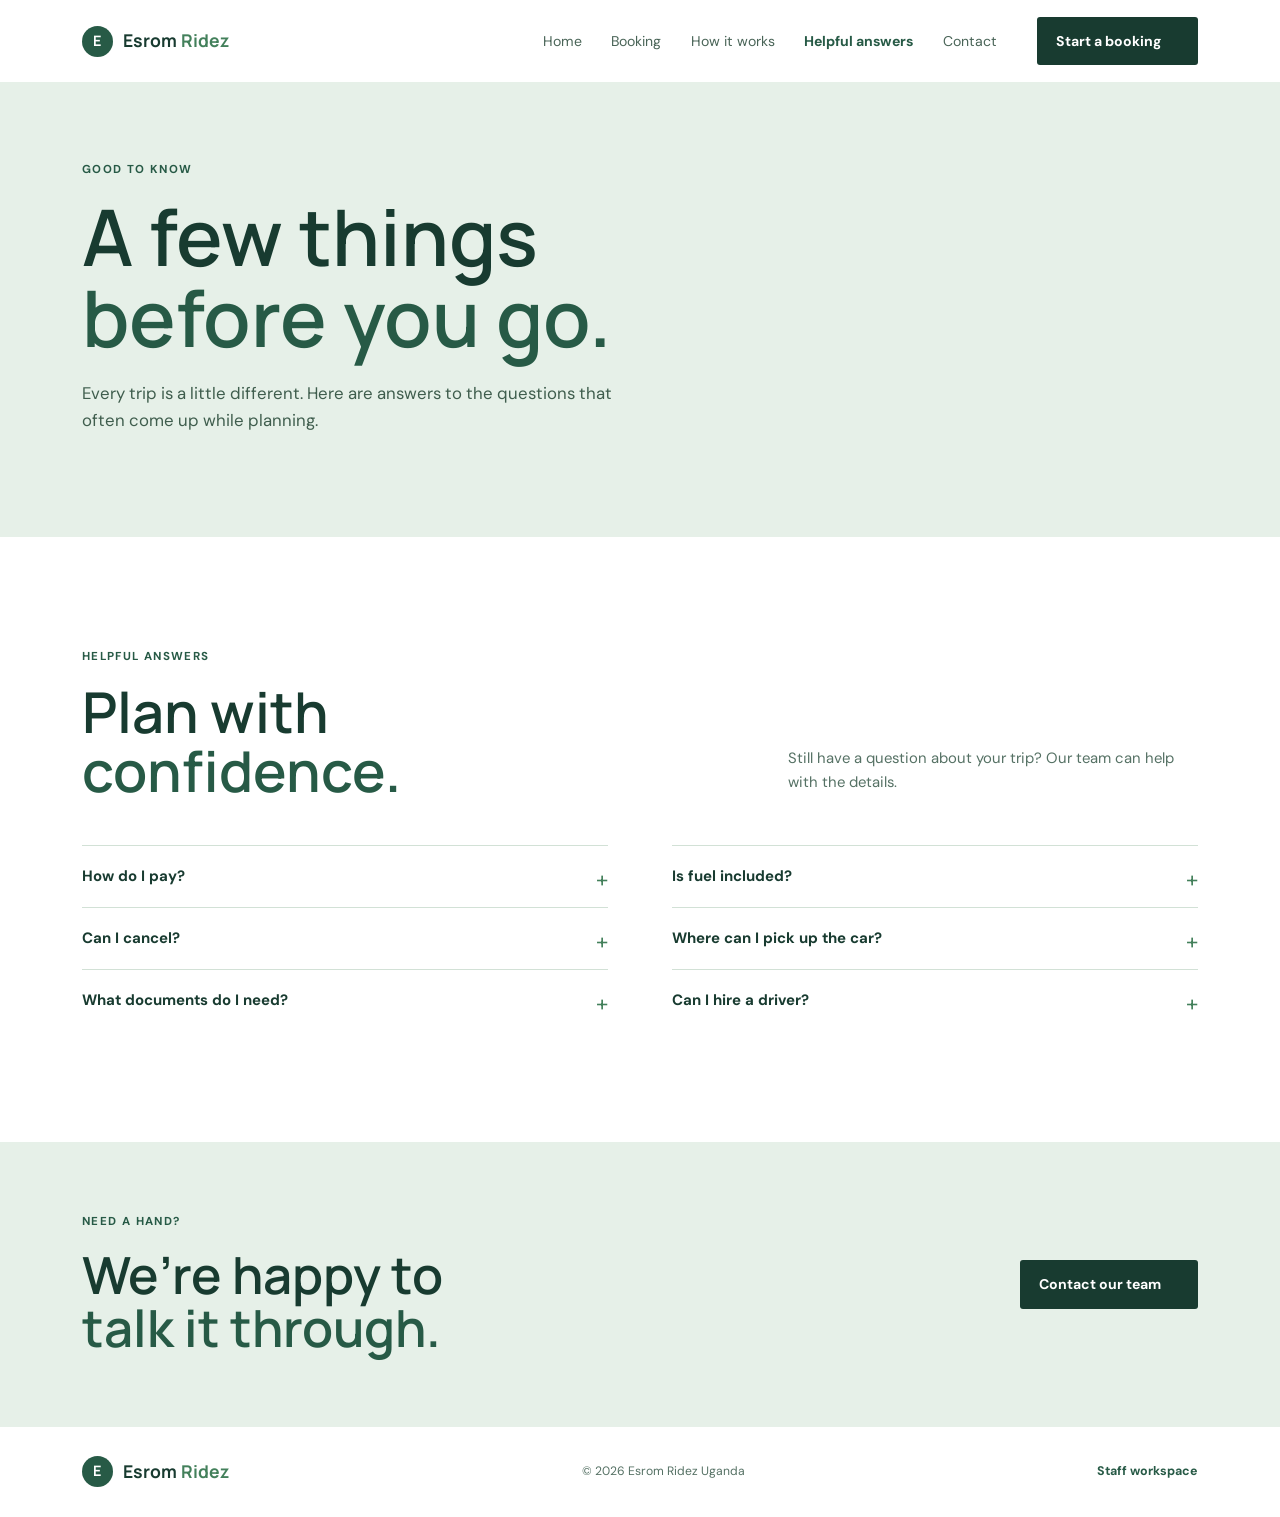
==== helpful-answers.html @ b367b9c0 "Add files via upload file commit" ====
<!doctype html>
<html lang="en">
<head>
  <meta charset="utf-8">
  <meta name="viewport" content="width=device-width, initial-scale=1">
  <meta name="description" content="Answers to common questions about Esrom Ridez car rentals, payments, pick-up, cancellation, and drivers.">
  <meta name="theme-color" content="#f7f6f1">
  <title>Helpful answers | Esrom Ridez</title>
  <link rel="preconnect" href="https://fonts.googleapis.com">
  <link rel="preconnect" href="https://fonts.gstatic.com" crossorigin>
  <link href="https://fonts.googleapis.com/css2?family=DM+Sans:wght@400;500;600;700&family=Manrope:wght@500;600;700;800&display=swap" rel="stylesheet">
  <link rel="stylesheet" href="site.css">
</head>
<body>
  <div class="site-shell">
    <header class="topbar">
      <a class="brand" href="index.html" aria-label="Esrom Ridez home"><span class="brand-mark" aria-hidden="true">E</span><span>Esrom <span>Ridez</span></span></a>
      <button class="menu-button" id="menuButton" type="button" aria-label="Open navigation" aria-controls="primaryNavigation" aria-expanded="false"><span aria-hidden="true">☰</span></button>
      <nav class="main-nav" id="primaryNavigation" aria-label="Primary navigation">
        <a href="index.html">Home</a><a href="booking.html">Booking</a><a href="how-it-works.html">How it works</a><a href="helpful-answers.html" aria-current="page">Helpful answers</a><a href="contact.html">Contact</a>
      </nav>
      <a class="button button-dark nav-book" href="booking.html">Start a booking <span aria-hidden="true"></span></a>
    </header>
    <main>
      <section class="page-intro section-pad" aria-labelledby="pageTitle"><p class="eyebrow">Good to know</p><h1 id="pageTitle">A few things<br><em>before you go.</em></h1><p>Every trip is a little different. Here are answers to the questions that often come up while planning.</p></section>
      <section class="faq-section section-pad" aria-labelledby="faqTitle"><div class="section-intro"><div><p class="eyebrow">Helpful answers</p><h2 id="faqTitle">Plan with<br><em>confidence.</em></h2></div><p>Still have a question about your trip? Our team can help with the details.</p></div><div class="faq-grid"><details><summary>How do I pay?</summary><p>We’ll agree on a payment method after accepting your request. Mobile money, bank transfer, or cash at pickup may be available; your confirmation will explain the agreed details.</p></details><details><summary>Is fuel included?</summary><p>The daily rate is for the car itself. Fuel is usually full-to-full unless we agree something else in your confirmation email.</p></details><details><summary>Can I cancel?</summary><p>Please tell us as soon as plans change. If we have already confirmed the car, we’ll explain any fee before it applies. Pending requests can be withdrawn by emailing us with your reference.</p></details><details><summary>Where can I pick up the car?</summary><p>Pick-up options include Kampala, Entebbe (including the airport), and Jinja. A different return location can be selected in the request form; any related charge appears in your estimate.</p></details><details><summary>What documents do I need?</summary><p>A valid driving licence and a passport or national ID. If you would like a driver, you mainly need to be reachable at pickup.</p></details><details><summary>Can I hire a driver?</summary><p>Driver availability and cost vary by vehicle. Choose the driver option in the request form to include its listed cost in your estimate.</p></details></div></section>
      <section class="page-cta section-pad"><div><p class="eyebrow">Need a hand?</p><h2>We’re happy to<br><em>talk it through.</em></h2></div><a class="button button-dark" href="contact.html">Contact our team <span aria-hidden="true"></span></a></section>
    </main>
    <footer><a class="brand" href="index.html"><span class="brand-mark" aria-hidden="true">E</span><span>Esrom <span>Ridez</span></span></a><span>© 2026 Esrom Ridez Uganda</span><a class="admin-link" href="index.html#staff">Staff workspace <span aria-hidden="true"></span></a></footer>
  </div>
  <div class="toast" id="toast" role="status" aria-live="polite"></div>
  <script src="script.js" defer></script>
</body>
</html>
---- site.css ----
/* Variables */
:root {
  color-scheme: light;
  --ink: #183b30;
  --muted: #557164;
  --paper: #ffffff;
  --white: #ffffff;
  --green: #275a46;
  --green-deep: #153a2b;
  --leaf: #e6f0e8;
  --accent-green: #43805b;
  --line: #d2e1d6;
  --sky: #dcebe1;
  --body-font: "DM Sans", sans-serif;
  --display-font: "Manrope", sans-serif;
  --space-1: .5rem;
  --space-2: 1rem;
  --space-3: 1.5rem;
  --space-4: 2rem;
  --space-5: 3rem;
  --space-6: 5rem;
  --page-gutter: clamp(1.25rem, 6.4vw, 6.5rem);
  --radius: 3px;
  --shadow: 0 12px 35px rgb(24 37 33 / 9%);
}

/* Base styles */
* { box-sizing: border-box; }
html { scroll-behavior: smooth; scroll-padding-top: 5rem; }
body { margin: 0; background: var(--paper); color: var(--ink); font: 400 15px/1.6 var(--body-font); }
button, input, select, textarea { font: inherit; }
button, a { -webkit-tap-highlight-color: transparent; }
button { color: inherit; }
img { display: block; max-width: 100%; }
a { color: inherit; text-decoration: none; }
h1, h2, h3, p { margin: 0; }
::selection { color: var(--white); background: var(--green); }
:focus-visible { outline: 3px solid var(--accent-green); outline-offset: 3px; }
.site-shell { max-width: 1800px; margin: 0 auto; overflow: clip; }
.section-pad { padding-inline: var(--page-gutter); }

/* Typography */
h1, h2, h3 { font-family: var(--display-font); }
h1, h2 { font-weight: 600; letter-spacing: 0; line-height: 1.04; }
h1 { max-width: 720px; font-size: clamp(3.5rem, 6.1vw, 6.25rem); }
h2 { font-size: clamp(2.65rem, 4.4vw, 4.5rem); }
h3 { font-size: 1.25rem; line-height: 1.25; }
em { color: var(--green); font-style: normal; }
.eyebrow { margin-bottom: 1.1rem; color: var(--green); font-size: .72rem; font-weight: 700; letter-spacing: .12em; line-height: 1.4; text-transform: uppercase; }

/* Layout and navigation */
.topbar { position: relative; z-index: 10; display: flex; min-height: 82px; align-items: center; gap: 2.5rem; padding-inline: var(--page-gutter); background: var(--paper); }
.brand { display: inline-flex; flex: 0 0 auto; align-items: center; gap: .65rem; font: 700 1.1rem/1 var(--display-font); }
.brand > span:last-child > span { color: var(--accent-green); }
.brand-mark { display: grid; width: 31px; aspect-ratio: 1; place-items: center; border-radius: 50%; background: var(--green); color: var(--white); font-size: .9rem; }
.main-nav { display: flex; align-items: center; gap: clamp(1.1rem, 2.3vw, 2rem); margin-left: auto; color: #496457; font-size: .88rem; }
.main-nav a, .text-link, .contact-details a { transition: color 160ms ease; }
.main-nav a:hover, .text-link:hover, .contact-details a:hover { color: var(--accent-green); }
.main-nav a[aria-current="page"] { color: var(--green); font-weight: 700; }
.menu-button { display: none; }
.button { display: inline-flex; min-height: 48px; align-items: center; justify-content: center; gap: 1.1rem; border: 1px solid transparent; border-radius: var(--radius); padding: .75rem 1.15rem; cursor: pointer; font-size: .88rem; font-weight: 700; transition: background-color 160ms ease, color 160ms ease, transform 160ms ease; }
.button:hover:not(:disabled) { transform: translateY(-2px); }
.button:disabled { cursor: wait; opacity: .7; }
.button span { font-size: 1.05rem; }
.button-dark { background: var(--ink); color: var(--white); }
.button-dark:hover:not(:disabled) { background: var(--green); }
.button-accent { background: var(--accent-green); color: #fff; }
.button-accent:hover:not(:disabled) { background: var(--green-deep); }
.button-light { background: var(--leaf); color: var(--ink); }
.button-light:hover:not(:disabled) { background: #d6e8da; }

/* Hero and date search */
.hero { display: grid; min-height: 590px; grid-template-columns: minmax(0, .91fr) minmax(420px, 1.09fr); align-items: center; gap: clamp(2rem, 5vw, 5.5rem); padding-block: 3.5rem 5.5rem; background: var(--leaf); }
.hero-copy { padding-block: 1rem; }
.hero-copy .eyebrow { display: flex; align-items: center; gap: .6rem; }
.eyebrow-dot { width: 8px; aspect-ratio: 1; border-radius: 50%; background: var(--accent-green); }
.hero h1 em { color: var(--green); }
.hero-lede { max-width: 490px; margin-top: 1.4rem; color: #3f5d4d; font-size: 1.08rem; }
.hero-actions { display: flex; flex-wrap: wrap; align-items: center; gap: 1.5rem; margin-top: 2rem; }
.text-link { font-size: .88rem; font-weight: 700; }
.text-link span { margin-left: .35rem; color: var(--accent-green); }
.hero-note { display: flex; align-items: flex-start; gap: .65rem; max-width: 380px; margin-top: 2.5rem; color: #466353; font-size: .78rem; }
.hero-note span { color: var(--accent-green); }
.hero-art { position: relative; min-height: 400px; align-self: stretch; overflow: hidden; background: var(--sky); }
.hero-photo { position: absolute; width: 100%; height: 100%; inset: 0; object-fit: cover; object-position: center 54%; transition: transform 700ms ease; }
.hero-art:hover .hero-photo { transform: scale(1.025); }
.hero-art::after { position: absolute; inset: 38% 0 0; background: linear-gradient(transparent, rgb(13 30 24 / 68%)); content: ""; pointer-events: none; }
.hero-caption { position: absolute; z-index: 1; right: 1.6rem; bottom: 1.5rem; left: 1.6rem; display: flex; align-items: end; justify-content: space-between; gap: 1rem; color: #fff; font: 600 1rem var(--display-font); }
.caption-index { color: rgb(255 255 255 / 78%); font: 700 .65rem var(--body-font); letter-spacing: .1em; }
.hero-stamp { position: absolute; z-index: 1; top: 1.4rem; right: 1.4rem; display: grid; width: 62px; aspect-ratio: 1; place-content: center; border: 1px solid rgb(255 255 255 / 75%); border-radius: 50%; color: #fff; font: 700 .77rem/1.2 var(--display-font); text-align: center; }
.hero-stamp small { font-size: .72rem; }
.search-panel { position: relative; z-index: 2; display: grid; grid-template-columns: minmax(210px, .75fr) minmax(0, 2fr); align-items: center; gap: 2rem; margin: -2.2rem var(--page-gutter) 0; padding: 1.5rem 1.7rem; background: var(--white); box-shadow: var(--shadow); }
.search-heading { display: flex; align-items: flex-start; gap: .9rem; }
.search-icon { color: var(--accent-green); font-size: 2rem; line-height: 1; }
.search-heading h2 { font: 700 .98rem/1.4 var(--display-font); }
.search-heading p { margin-top: .25rem; color: var(--muted); font-size: .76rem; }
.search-form { display: grid; grid-template-columns: repeat(3, minmax(0, 1fr)) auto; align-items: end; gap: .8rem; }
label { display: grid; gap: .45rem; color: #345443; font-size: .77rem; font-weight: 700; }
input, select, textarea { width: 100%; min-height: 46px; border: 1px solid #c8dbcd; border-radius: 2px; background: #fff; color: var(--ink); padding: .65rem .75rem; font-size: .86rem; }
input::placeholder, textarea::placeholder { color: #6d8878; }
textarea { min-height: 110px; resize: vertical; }

/* Page introductions and homepage overview */
.page-intro { padding-block: 5rem 6.5rem; background: var(--leaf); }
.page-intro h1 { max-width: 850px; }
.page-intro > p:last-child { max-width: 560px; margin-top: 1.35rem; color: #3f5d4d; font-size: 1.05rem; }
.overview-visual { margin: 0; }
.overview-visual img { display: block; width: 100%; height: clamp(260px, 34vw, 420px); object-fit: cover; object-position: center 54%; box-shadow: var(--shadow); }
.overview-section { padding-block: 6.5rem; }
.overview-links { display: grid; grid-template-columns: repeat(2, minmax(0, 1fr)); column-gap: 3rem; }
.overview-links > a { display: grid; grid-template-columns: 2.5rem 1fr auto; align-items: start; gap: 1rem; border-top: 1px solid var(--line); padding: 1.3rem 0; }
.overview-links > a > span { color: var(--accent-green); font: 700 .76rem var(--display-font); }
.overview-links h3 { color: var(--green-deep); font-size: 1.12rem; }
.overview-links p { margin-top: .35rem; color: var(--muted); font-size: .82rem; }
.overview-links b { color: var(--accent-green); font-size: 1rem; font-weight: 500; transition: transform 160ms ease; }
.overview-links a:hover b { transform: translate(3px, -3px); }
.page-cta { display: flex; align-items: center; justify-content: space-between; gap: 2rem; padding-block: 4.5rem; background: var(--leaf); }
.page-cta h2 { font-size: clamp(2.3rem, 4vw, 3.6rem); }

/* Fleet */
.fleet-section { padding-block: 7rem 6.5rem; }
.section-intro { display: flex; align-items: end; justify-content: space-between; gap: 3rem; margin-bottom: 2.8rem; }
.section-intro > p { max-width: 410px; padding-bottom: .35rem; color: var(--muted); font-size: .93rem; }
.filter-bar { display: flex; align-items: center; justify-content: space-between; gap: 1.5rem; border-bottom: 1px solid var(--line); }
.filter-tabs { display: flex; flex-wrap: wrap; align-items: center; gap: clamp(1.25rem, 3vw, 3rem); }
.filter-tab, .filter-toggle { min-height: 49px; border: 0; border-bottom: 2px solid transparent; background: none; cursor: pointer; font-size: .86rem; font-weight: 700; }
.filter-tab span { margin-left: .3rem; color: var(--muted); font-size: .7rem; }
.filter-tab.active { border-color: var(--accent-green); color: var(--green); }
.filter-toggle { flex: 0 0 auto; color: var(--green); }
.filter-toggle span { display: inline-block; margin-left: .4rem; transition: transform 160ms ease; }
.filter-toggle[aria-expanded="true"] span { transform: rotate(180deg); }
.advanced-filters { display: none; grid-template-columns: minmax(170px, 220px) minmax(170px, 220px) 1fr; align-items: end; gap: 1rem; padding: 1.2rem 0; }
.advanced-filters.visible { display: grid; }
.advanced-filters > span { justify-self: end; color: var(--muted); font-size: .8rem; }
.fleet-group { margin-top: 2.8rem; }
.fleet-group-head { display: flex; align-items: end; justify-content: space-between; gap: 1rem; margin-bottom: 1.2rem; }
.fleet-group-head h3 { color: var(--green-deep); font-size: 1.5rem; }
.fleet-group-head p { max-width: 300px; color: var(--muted); font-size: .8rem; }
.vehicle-grid { display: grid; grid-template-columns: repeat(3, minmax(0, 1fr)); gap: 1.15rem; }
.vehicle-card { min-width: 0; overflow: hidden; border: 1px solid var(--line); background: var(--white); transition: border-color 180ms ease, transform 180ms ease, box-shadow 180ms ease; }
.vehicle-card:hover { transform: translateY(-3px); border-color: #a9c5b0; box-shadow: 0 10px 28px rgb(24 59 48 / 9%); }
.vehicle-image { position: relative; height: 210px; overflow: hidden; background: var(--sky); }
.vehicle-image img { width: 100%; height: 100%; object-fit: cover; transition: transform 500ms ease; }
.vehicle-card:hover .vehicle-image img { transform: scale(1.035); }
.vehicle-type, .unavailable { position: absolute; top: .8rem; left: .8rem; padding: .35rem .55rem; background: var(--paper); color: var(--green); font-size: .67rem; font-weight: 700; text-transform: capitalize; }
.unavailable { right: .8rem; left: auto; background: var(--ink); color: #fff; }
.vehicle-info { padding: 1.2rem; }
.vehicle-name-row { display: flex; align-items: start; justify-content: space-between; gap: .8rem; }
.vehicle-name-row h3 { font-size: 1.08rem; }
.vehicle-price { flex: 0 0 auto; color: var(--green); font-size: .78rem; font-weight: 700; text-align: right; }
.vehicle-price small { display: block; color: var(--muted); font-size: .66rem; font-weight: 500; }
.best-for { min-height: 2.6em; margin-top: .5rem; color: var(--muted); font-size: .79rem; }
.specs { display: flex; flex-wrap: wrap; gap: .45rem .9rem; margin-top: 1rem; color: #496457; font-size: .7rem; }
.specs span + span { position: relative; }
.specs span + span::before { position: absolute; top: 50%; left: -.55rem; width: 3px; aspect-ratio: 1; border-radius: 50%; background: var(--accent-green); content: ""; transform: translateY(-50%); }
.card-bottom { display: flex; align-items: center; justify-content: space-between; gap: .6rem; margin-top: 1.2rem; padding-top: .9rem; border-top: 1px solid var(--line); }
.feature-line { color: var(--muted); font-size: .69rem; }
.card-button, .small-button { border: 0; background: transparent; color: var(--green); cursor: pointer; font-size: .76rem; font-weight: 700; white-space: nowrap; }
.card-button:hover:not(:disabled), .small-button:hover { color: var(--accent-green); }
.card-button:disabled { color: var(--muted); cursor: not-allowed; }
.empty-state { margin-top: 1.8rem; padding: 2rem; border: 1px solid var(--line); color: var(--muted); text-align: center; }

/* Booking guidance and FAQ */
.how-section { padding-block: 6.5rem; background: #edf4ee; }
.how-section .section-intro { margin-bottom: 3rem; }
.steps { display: grid; grid-template-columns: repeat(3, minmax(0, 1fr)); gap: 2rem; }
.steps article { padding-top: 1rem; border-top: 1px solid #c6d9ca; }
.step-number { display: inline-block; margin-bottom: 1.8rem; color: var(--accent-green); font: 700 .8rem var(--display-font); }
.steps h3 { max-width: 260px; font-size: 1.3rem; }
.steps p { max-width: 325px; margin-top: .7rem; color: var(--muted); font-size: .85rem; }
.faq-section { padding-block: 7rem; background: var(--white); }
.faq-grid { display: grid; grid-template-columns: repeat(2, minmax(0, 1fr)); column-gap: 4rem; }
.faq-grid details { border-top: 1px solid var(--line); padding: 1.15rem 0; }
.faq-grid summary { position: relative; padding-right: 2rem; cursor: pointer; font-weight: 700; list-style: none; }
.faq-grid summary::-webkit-details-marker { display: none; }
.faq-grid summary::after { position: absolute; top: -.15rem; right: 0; color: var(--accent-green); content: "+"; font-size: 1.4rem; font-weight: 400; }
.faq-grid details[open] summary::after { content: "−"; }
.faq-grid details p { padding: .75rem 1rem 0 0; color: var(--muted); font-size: .83rem; }

/* Contact and service area */
.contact-section { display: grid; grid-template-columns: minmax(0, 1fr) minmax(300px, .85fr); gap: clamp(3rem, 9vw, 9rem); padding-block: 6.5rem; background: var(--green-deep); color: #fff; }
.contact-section .eyebrow { color: #b9d5c1; }
.contact-section h2 em { color: #b9d5c1; }
.contact-copy { max-width: 410px; margin-top: 1.2rem; color: #d6e8da; font-size: .92rem; }
.contact-details { display: grid; gap: .45rem; margin-top: 2rem; color: #e7f1e9; font-size: .85rem; }
.contact-details a { width: fit-content; text-decoration: underline; text-decoration-color: rgb(255 255 255 / 35%); text-underline-offset: 3px; }
.contact-details span { color: #d6e8da; }
.contact-form { display: grid; align-content: start; gap: 1rem; }
.contact-form label { color: #e7f1e9; }
.contact-form input, .contact-form textarea { border-color: #557964; background: #214638; color: #fff; }
.contact-form input::placeholder, .contact-form textarea::placeholder { color: #b9d5c1; }
.contact-form .button { justify-self: start; min-width: 180px; }
.contact-status { min-height: 1.4em; color: #d6e8da; font-size: .8rem; }
.location-band { display: grid; min-height: 300px; grid-template-columns: .8fr 1.2fr; background: var(--sky); }
.location-label { display: flex; align-items: center; gap: 1.2rem; padding: 2rem var(--page-gutter); }
.location-mark { align-self: flex-start; color: var(--accent-green); font-size: 2rem; }
.location-label .eyebrow { margin-bottom: .7rem; }
.location-label h2 { font-size: clamp(2rem, 3vw, 3rem); }
.location-label p:last-child { margin-top: .8rem; color: var(--muted); font-size: .83rem; }
.location-band > img { width: 100%; height: 100%; min-height: 300px; object-fit: cover; }

/* Booking dialog and status */
.modal-backdrop { position: fixed; z-index: 30; display: none; align-items: center; justify-content: center; padding: 1rem; inset: 0; background: rgb(18 30 25 / 66%); opacity: 0; transition: opacity 200ms ease; }
.modal-backdrop.open { display: flex; }
.modal-backdrop.shown { opacity: 1; }
.modal-backdrop.closing { opacity: 0; }
.modal { position: relative; width: min(1060px, 100%); max-height: min(90vh, 900px); overflow: auto; padding: 2rem; background: var(--paper); transform: translateY(12px); transition: transform 200ms ease; }
.modal-backdrop.shown .modal { transform: translateY(0); }
.modal-close { position: absolute; z-index: 3; top: .75rem; right: .85rem; display: grid; width: 38px; aspect-ratio: 1; place-items: center; border: 1px solid var(--line); background: var(--white); cursor: pointer; font-size: 1.4rem; }
.booking-page .modal-backdrop { position: static; display: none; padding: 0 var(--page-gutter) 3rem; background: transparent; opacity: 1; }
.booking-page .modal-backdrop.open { display: block; }
.booking-page .modal { width: min(1160px, 100%); max-height: none; overflow: visible; padding: 2rem; background: var(--paper); transform: none; }
.booking-page .modal-close { display: none; }
.details-layout { display: grid; grid-template-columns: minmax(0, 1.05fr) minmax(340px, .95fr); gap: 2rem; align-items: start; }
.gallery { position: relative; height: 260px; overflow: hidden; background: var(--sky); }
.gallery-slide { position: absolute; width: 100%; height: 100%; inset: 0; object-fit: cover; opacity: 0; transition: opacity 250ms ease; pointer-events: none; }
.gallery-slide.active { opacity: 1; pointer-events: auto; }
.gallery-nav { position: absolute; z-index: 1; top: 50%; display: grid; width: 38px; aspect-ratio: 1; place-items: center; border: 0; border-radius: 50%; background: rgb(255 254 250 / 92%); cursor: pointer; font-size: 1.2rem; transform: translateY(-50%); }
.gallery-nav.prev { left: .8rem; }
.gallery-nav.next { right: .8rem; }
.gallery-dots { position: absolute; right: 0; bottom: .8rem; left: 0; display: flex; justify-content: center; gap: .45rem; }
.gallery-dot { width: 10px; aspect-ratio: 1; border: 1px solid #fff; border-radius: 50%; background: transparent; cursor: pointer; }
.gallery-dot.active { background: #fff; }
.details-layout > div > .eyebrow { margin-top: 1.1rem; margin-bottom: .5rem; }
.details-layout h2 { font-size: 2.5rem; }
.modal-intro { margin-top: .6rem; color: var(--muted); font-size: .87rem; }
.details-price { margin-block: 1rem; }
.details-price strong { display: block; color: var(--green); font: 700 1.65rem var(--display-font); }
.details-price span { color: var(--muted); font-size: .75rem; }
.details-specs { margin-top: 1rem; }
.booking-form { display: grid; gap: .9rem; }
.form-grid { display: grid; grid-template-columns: repeat(2, minmax(0, 1fr)); gap: .8rem; }
.extras { display: grid; gap: .55rem; }
.check { display: flex; align-items: flex-start; gap: .55rem; color: var(--ink); font-size: .78rem; font-weight: 500; }
.check input { width: 17px; min-height: 17px; margin: .2rem 0 0; accent-color: var(--green); }
.price-note { display: grid; gap: .25rem; border-left: 3px solid var(--accent-green); padding: .7rem .85rem; background: #eaf2eb; color: #496457; font-size: .72rem; }
.price-note strong { color: var(--ink); }
.estimate-lines { display: grid; gap: .35rem; color: var(--muted); font-size: .75rem; }
.estimate-lines div { display: flex; justify-content: space-between; gap: .7rem; }
.estimate-lines strong { color: var(--ink); }
.booking-summary { display: flex; align-items: center; justify-content: space-between; gap: 1rem; border-top: 1px solid var(--line); padding-top: .7rem; }
.booking-summary div { display: grid; }
.booking-summary small { color: var(--muted); font-size: .7rem; }
.booking-summary strong { color: var(--green); font: 700 1.1rem var(--display-font); }
.form-note { color: var(--muted); font-size: .72rem; }
.form-note a { color: var(--green); text-decoration: underline; }
.confirmation-card { display: grid; gap: .45rem; margin-block: 1.2rem; border-left: 3px solid var(--accent-green); padding: 1rem; background: var(--white); color: var(--muted); font-size: .82rem; }
.confirmation-card strong { color: var(--ink); font: 700 1rem var(--display-font); }
.toast { position: fixed; z-index: 50; right: 1.25rem; bottom: 1.25rem; max-width: min(440px, calc(100% - 2.5rem)); padding: .9rem 1rem; background: var(--ink); color: #fff; box-shadow: var(--shadow); opacity: 0; pointer-events: none; transform: translateY(8px); transition: opacity 180ms ease, transform 180ms ease; }
.toast.show { opacity: 1; transform: translateY(0); }
.toast.error { background: #275a46; }

/* Staff workspace and footer */
.admin-view { display: none; padding-block: 5rem; background: var(--paper); }
.admin-view.active { display: block; }
.admin-head, .panel-heading { display: flex; align-items: center; justify-content: space-between; gap: 1.2rem; }
.admin-head { margin-bottom: 2rem; }
.admin-head h2 { font-size: 3rem; }
.admin-stats { display: grid; grid-template-columns: repeat(3, minmax(0, 1fr)); gap: 1rem; margin-bottom: 1.2rem; }
.stat, .admin-panel { border: 1px solid var(--line); padding: 1.2rem; background: var(--white); }
.stat strong { display: block; font: 700 1.7rem var(--display-font); }
.stat small, .panel-heading p, .booking-row small { color: var(--muted); font-size: .76rem; }
.admin-layout { display: grid; gap: 1.2rem; }
.panel-heading { margin-bottom: 1rem; }
.panel-heading h3 { font-size: 1.1rem; }
.admin-table-wrap { overflow-x: auto; }
table { width: 100%; border-collapse: collapse; font-size: .8rem; text-align: left; }
th, td { border-bottom: 1px solid var(--line); padding: .7rem; }
th { color: var(--muted); font-size: .7rem; }
td input { min-width: 120px; min-height: 38px; }
.availability { color: var(--green); }
.availability.off { color: #557164; }
.booking-list { display: grid; }
.booking-row { display: flex; align-items: center; justify-content: space-between; gap: 1rem; border-top: 1px solid var(--line); padding: .9rem 0; }
.booking-row > div:first-child { display: grid; gap: .25rem; }
.booking-actions { display: flex; align-items: center; gap: .6rem; }
.status { color: var(--muted); font-size: .72rem; text-transform: capitalize; }
.status.confirmed { color: var(--green); }
.status.cancelled { color: #557164; }
footer { display: flex; min-height: 90px; align-items: center; justify-content: space-between; gap: 1.2rem; padding: 1rem var(--page-gutter); background: var(--paper); color: var(--muted); font-size: .76rem; }
footer .brand { color: var(--ink); }
.admin-link { border: 0; background: transparent; color: var(--green); cursor: pointer; font-size: .78rem; font-weight: 700; }

/* Responsive rules */
@media (max-width: 1050px) {
  .hero { grid-template-columns: minmax(0, .92fr) minmax(350px, 1.08fr); gap: 2rem; }
  .search-panel { grid-template-columns: 1fr; gap: 1rem; }
  .vehicle-grid { grid-template-columns: repeat(2, minmax(0, 1fr)); }
  .details-layout { grid-template-columns: minmax(0, .9fr) minmax(320px, 1.1fr); gap: 1.2rem; }
}
@media (max-width: 760px) {
  .topbar { min-height: 70px; gap: 1rem; }
  .menu-button { display: grid; width: 42px; aspect-ratio: 1; place-items: center; margin-left: auto; border: 1px solid var(--line); background: transparent; cursor: pointer; font-size: 1.2rem; }
  .nav-book { display: none; }
  .main-nav { position: absolute; top: 100%; right: 0; left: 0; display: none; align-items: stretch; gap: 0; margin: 0; padding: .4rem var(--page-gutter) 1rem; border-top: 1px solid var(--line); background: var(--paper); box-shadow: 0 12px 16px rgb(24 37 33 / 7%); }
  .main-nav.open { display: flex; flex-direction: column; }
  .main-nav a { padding: .8rem 0; }
  .hero { display: flex; flex-direction: column; align-items: stretch; gap: 1.7rem; padding-block: 3.5rem 4rem; }
  .hero-copy { padding: 0; }
  .hero-art { min-height: 340px; }
  .hero-note { margin-top: 1.6rem; }
  .search-panel { margin: -1.25rem var(--page-gutter) 0; padding: 1.1rem; }
  .search-form { grid-template-columns: repeat(2, minmax(0, 1fr)); }
  .search-form .button { grid-column: 1 / -1; }
  .fleet-section, .faq-section { padding-block: 5rem; }
  .section-intro { display: block; margin-bottom: 2rem; }
  .page-intro { padding-block: 4rem 4.5rem; }
  .overview-section { padding-block: 5rem; }
  .overview-links { grid-template-columns: 1fr; }
  .page-cta { align-items: flex-start; flex-direction: column; padding-block: 3.5rem; }
  .section-intro > p { margin-top: 1.1rem; }
  .how-section, .contact-section { padding-block: 5rem; }
  .steps { gap: 1.5rem; }
  .faq-grid { column-gap: 2rem; }
  .contact-section { grid-template-columns: 1fr; gap: 2.5rem; }
  .location-band { grid-template-columns: 1fr; }
  .location-label { min-height: 210px; }
  .location-band > img { height: 240px; min-height: 0; }
  .details-layout { grid-template-columns: 1fr; }
  .details-layout > div:first-child { padding-right: 2.5rem; }
  .modal { padding: 1.3rem; }
}
@media (max-width: 520px) {
  h1 { font-size: clamp(3.05rem, 13vw, 4rem); }
  h2 { font-size: clamp(2.5rem, 11vw, 3.3rem); }
  .hero-art { min-height: 270px; }
  .hero-caption { right: 1rem; bottom: 1rem; left: 1rem; align-items: start; flex-direction: column; gap: .3rem; }
  .hero-stamp { top: .9rem; right: .9rem; width: 52px; }
  .hero-actions { align-items: flex-start; flex-direction: column; gap: 1rem; }
  .search-form { grid-template-columns: 1fr; }
  .search-form .button { grid-column: auto; }
  .filter-bar { align-items: flex-start; flex-direction: column; gap: 0; }
  .filter-tabs { width: 100%; flex-wrap: nowrap; gap: 1.15rem; overflow-x: auto; }
  .filter-tab { flex: 0 0 auto; }
  .filter-toggle { align-self: flex-end; min-height: 40px; }
  .advanced-filters, .advanced-filters.visible { grid-template-columns: 1fr; }
  .advanced-filters > span { justify-self: start; }
  .fleet-group-head { align-items: flex-start; flex-direction: column; }
  .vehicle-grid, .steps, .faq-grid { grid-template-columns: 1fr; }
  .vehicle-image { height: 220px; }
  .steps article { padding-top: .8rem; }
  .step-number { margin-bottom: .8rem; }
  .form-grid { grid-template-columns: 1fr; }
  .gallery { height: 210px; }
  .admin-stats { grid-template-columns: 1fr 1fr; }
  .admin-head, .panel-heading { align-items: flex-start; flex-direction: column; }
  .booking-row { align-items: flex-start; flex-direction: column; }
  .booking-actions { flex-wrap: wrap; }
  footer { align-items: flex-start; flex-direction: column; padding-block: 1.5rem; }
}
@media (prefers-reduced-motion: reduce) {
  *, *::before, *::after { scroll-behavior: auto !important; animation-duration: .01ms !important; animation-iteration-count: 1 !important; transition-duration: .01ms !important; }
}
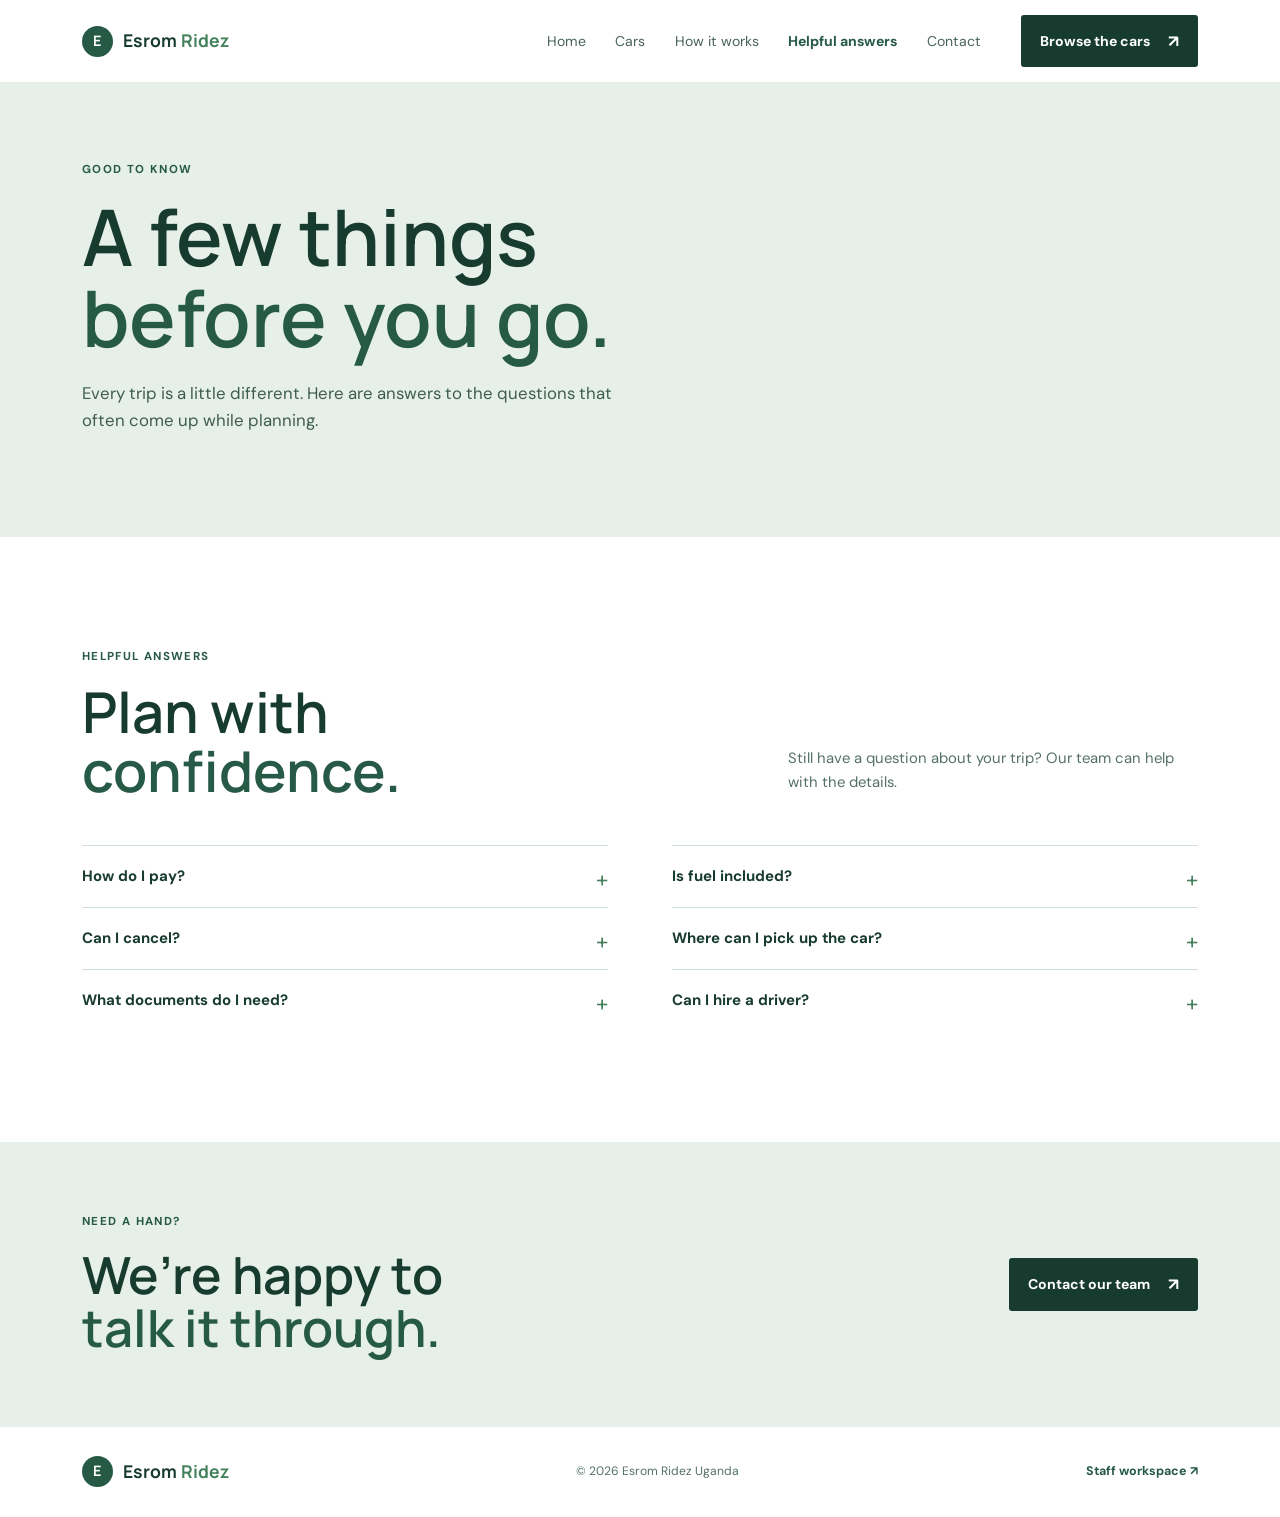
==== commit 274cdc36: "Add files via upload added more changes too the website  in particular more cars" ====
--- a/helpful-answers.html
+++ b/helpful-answers.html
@@ -17,16 +17,16 @@
       <a class="brand" href="index.html" aria-label="Esrom Ridez home"><span class="brand-mark" aria-hidden="true">E</span><span>Esrom <span>Ridez</span></span></a>
       <button class="menu-button" id="menuButton" type="button" aria-label="Open navigation" aria-controls="primaryNavigation" aria-expanded="false"><span aria-hidden="true">☰</span></button>
       <nav class="main-nav" id="primaryNavigation" aria-label="Primary navigation">
-        <a href="index.html">Home</a><a href="booking.html">Booking</a><a href="how-it-works.html">How it works</a><a href="helpful-answers.html" aria-current="page">Helpful answers</a><a href="contact.html">Contact</a>
+        <a href="index.html">Home</a><a href="cars.html">Cars</a><a href="how-it-works.html">How it works</a><a href="helpful-answers.html" aria-current="page">Helpful answers</a><a href="contact.html">Contact</a>
       </nav>
-      <a class="button button-dark nav-book" href="booking.html">Start a booking <span aria-hidden="true"></span></a>
+      <a class="button button-dark nav-book" href="cars.html">Browse the cars <span aria-hidden="true">↗</span></a>
     </header>
     <main>
       <section class="page-intro section-pad" aria-labelledby="pageTitle"><p class="eyebrow">Good to know</p><h1 id="pageTitle">A few things<br><em>before you go.</em></h1><p>Every trip is a little different. Here are answers to the questions that often come up while planning.</p></section>
       <section class="faq-section section-pad" aria-labelledby="faqTitle"><div class="section-intro"><div><p class="eyebrow">Helpful answers</p><h2 id="faqTitle">Plan with<br><em>confidence.</em></h2></div><p>Still have a question about your trip? Our team can help with the details.</p></div><div class="faq-grid"><details><summary>How do I pay?</summary><p>We’ll agree on a payment method after accepting your request. Mobile money, bank transfer, or cash at pickup may be available; your confirmation will explain the agreed details.</p></details><details><summary>Is fuel included?</summary><p>The daily rate is for the car itself. Fuel is usually full-to-full unless we agree something else in your confirmation email.</p></details><details><summary>Can I cancel?</summary><p>Please tell us as soon as plans change. If we have already confirmed the car, we’ll explain any fee before it applies. Pending requests can be withdrawn by emailing us with your reference.</p></details><details><summary>Where can I pick up the car?</summary><p>Pick-up options include Kampala, Entebbe (including the airport), and Jinja. A different return location can be selected in the request form; any related charge appears in your estimate.</p></details><details><summary>What documents do I need?</summary><p>A valid driving licence and a passport or national ID. If you would like a driver, you mainly need to be reachable at pickup.</p></details><details><summary>Can I hire a driver?</summary><p>Driver availability and cost vary by vehicle. Choose the driver option in the request form to include its listed cost in your estimate.</p></details></div></section>
-      <section class="page-cta section-pad"><div><p class="eyebrow">Need a hand?</p><h2>We’re happy to<br><em>talk it through.</em></h2></div><a class="button button-dark" href="contact.html">Contact our team <span aria-hidden="true"></span></a></section>
+      <section class="page-cta section-pad"><div><p class="eyebrow">Need a hand?</p><h2>We’re happy to<br><em>talk it through.</em></h2></div><a class="button button-dark" href="contact.html">Contact our team <span aria-hidden="true">↗</span></a></section>
     </main>
-    <footer><a class="brand" href="index.html"><span class="brand-mark" aria-hidden="true">E</span><span>Esrom <span>Ridez</span></span></a><span>© 2026 Esrom Ridez Uganda</span><a class="admin-link" href="index.html#staff">Staff workspace <span aria-hidden="true"></span></a></footer>
+    <footer><a class="brand" href="index.html"><span class="brand-mark" aria-hidden="true">E</span><span>Esrom <span>Ridez</span></span></a><span>© 2026 Esrom Ridez Uganda</span><a class="admin-link" href="index.html#staff">Staff workspace <span aria-hidden="true">↗</span></a></footer>
   </div>
   <div class="toast" id="toast" role="status" aria-live="polite"></div>
   <script src="script.js" defer></script>
--- a/site.css
+++ b/site.css
@@ -104,8 +104,6 @@
 .page-intro { padding-block: 5rem 6.5rem; background: var(--leaf); }
 .page-intro h1 { max-width: 850px; }
 .page-intro > p:last-child { max-width: 560px; margin-top: 1.35rem; color: #3f5d4d; font-size: 1.05rem; }
-.overview-visual { margin: 0; }
-.overview-visual img { display: block; width: 100%; height: clamp(260px, 34vw, 420px); object-fit: cover; object-position: center 54%; box-shadow: var(--shadow); }
 .overview-section { padding-block: 6.5rem; }
 .overview-links { display: grid; grid-template-columns: repeat(2, minmax(0, 1fr)); column-gap: 3rem; }
 .overview-links > a { display: grid; grid-template-columns: 2.5rem 1fr auto; align-items: start; gap: 1rem; border-top: 1px solid var(--line); padding: 1.3rem 0; }
@@ -207,10 +205,6 @@
 .modal { position: relative; width: min(1060px, 100%); max-height: min(90vh, 900px); overflow: auto; padding: 2rem; background: var(--paper); transform: translateY(12px); transition: transform 200ms ease; }
 .modal-backdrop.shown .modal { transform: translateY(0); }
 .modal-close { position: absolute; z-index: 3; top: .75rem; right: .85rem; display: grid; width: 38px; aspect-ratio: 1; place-items: center; border: 1px solid var(--line); background: var(--white); cursor: pointer; font-size: 1.4rem; }
-.booking-page .modal-backdrop { position: static; display: none; padding: 0 var(--page-gutter) 3rem; background: transparent; opacity: 1; }
-.booking-page .modal-backdrop.open { display: block; }
-.booking-page .modal { width: min(1160px, 100%); max-height: none; overflow: visible; padding: 2rem; background: var(--paper); transform: none; }
-.booking-page .modal-close { display: none; }
 .details-layout { display: grid; grid-template-columns: minmax(0, 1.05fr) minmax(340px, .95fr); gap: 2rem; align-items: start; }
 .gallery { position: relative; height: 260px; overflow: hidden; background: var(--sky); }
 .gallery-slide { position: absolute; width: 100%; height: 100%; inset: 0; object-fit: cover; opacity: 0; transition: opacity 250ms ease; pointer-events: none; }
